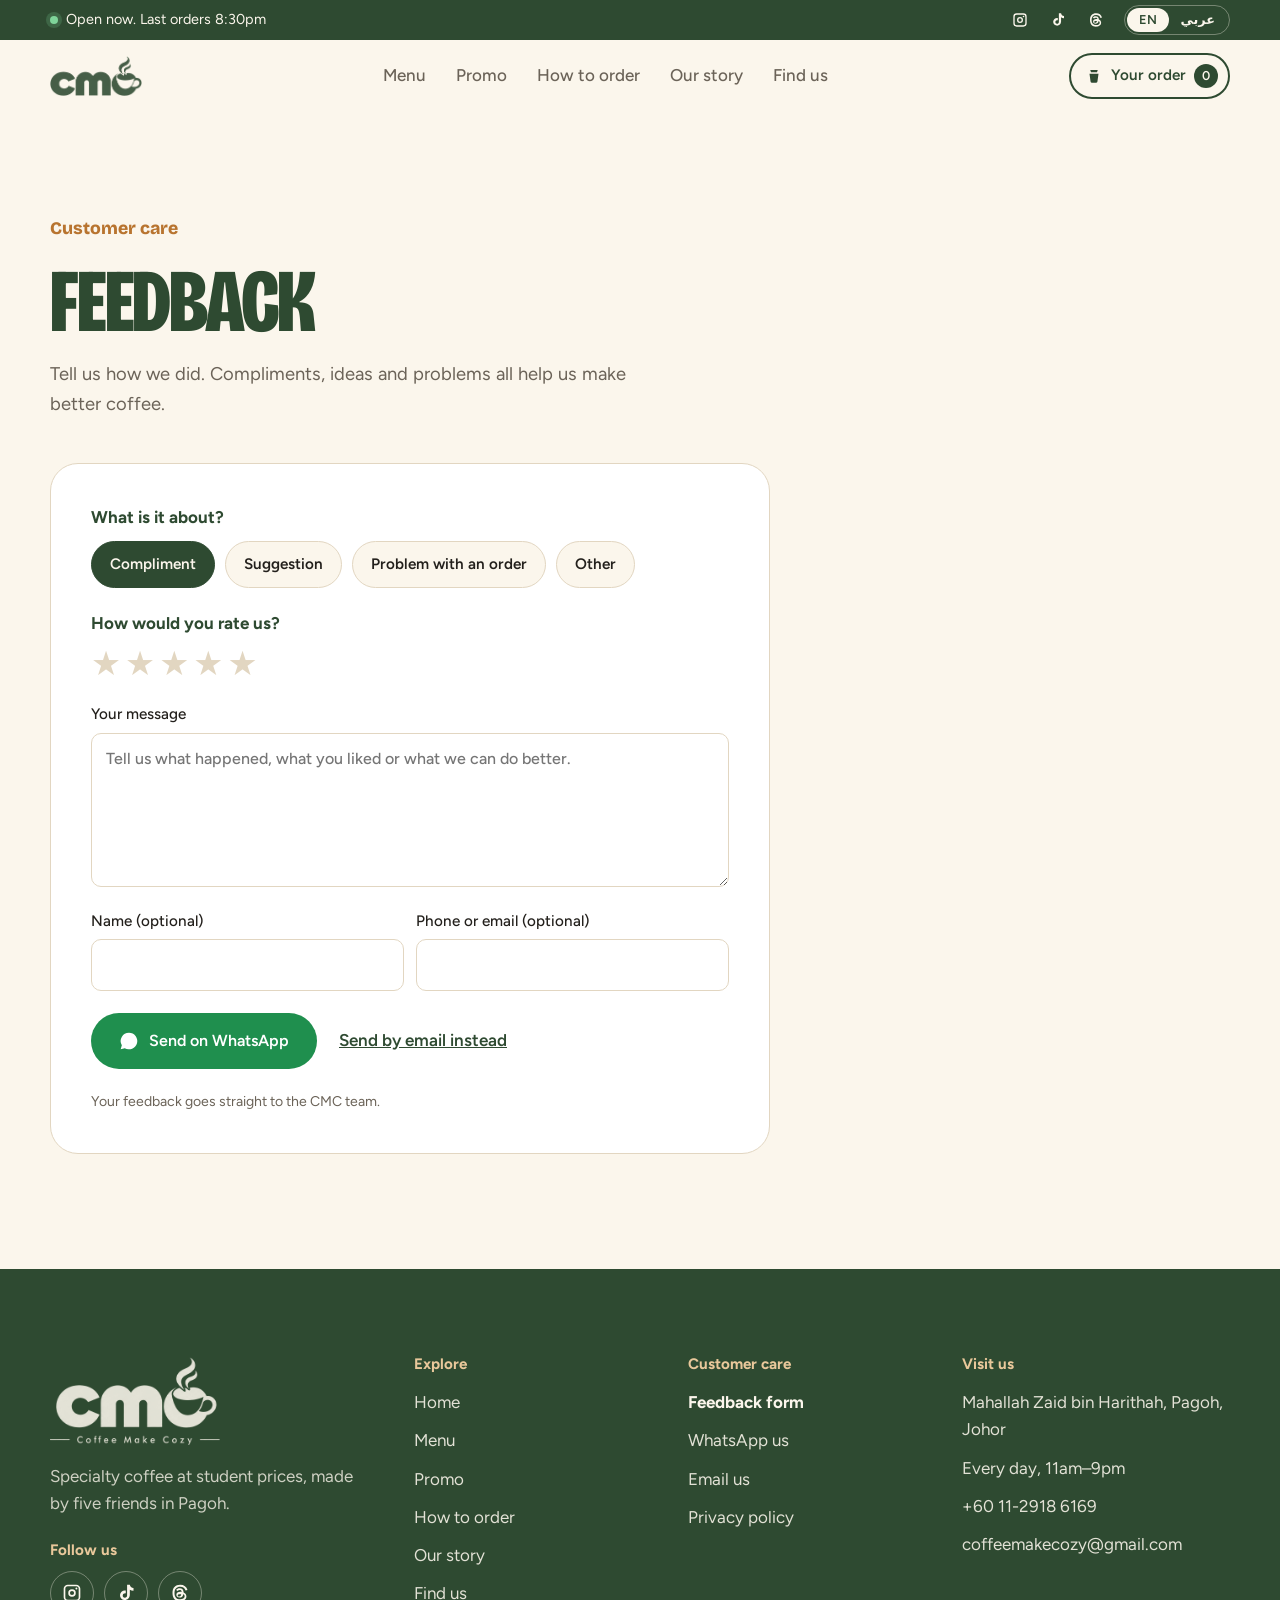
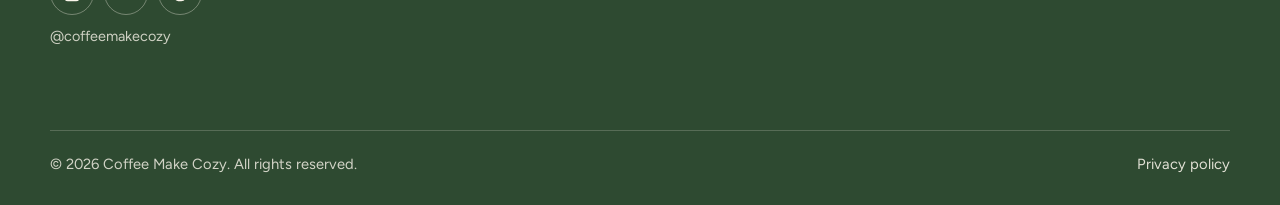
==== feedback.html @ 48cc3724 "English/Arabic site with separate pages and full footer - Languages are now English and Arabic (Mala" ====
<!doctype html>
<html lang="en" class="no-js">
<head>
  <meta charset="utf-8">
  <meta name="viewport" content="width=device-width, initial-scale=1">
  <title>Feedback | Coffee Make Cozy</title>
  <meta name="description" content="Tell Coffee Make Cozy how we did. Compliments, ideas and problems are all welcome.">
  <meta name="theme-color" content="#2E4A31">
  <meta property="og:title" content="Feedback | Coffee Make Cozy">
  <meta property="og:description" content="Tell Coffee Make Cozy how we did. Compliments, ideas and problems are all welcome.">
  <meta property="og:image" content="assets/img/beans-falling-dark.jpg">
  <link rel="icon" href="assets/img/mark-green.png" type="image/png">
  <link rel="preconnect" href="https://fonts.googleapis.com">
  <link rel="preconnect" href="https://fonts.gstatic.com" crossorigin>
  <link href="https://fonts.googleapis.com/css2?family=Bricolage+Grotesque:opsz,wdth,wght@12..96,75..100,500..800&family=Figtree:wght@400;500;600;700&family=IBM+Plex+Sans+Arabic:wght@400;500;600;700&family=Noto+Kufi+Arabic:wght@600;700;800&display=swap" rel="stylesheet">
  <link rel="stylesheet" href="styles.css?v=202611170921">
  <script>
    document.documentElement.classList.replace("no-js", "js");
    try { if (JSON.parse(localStorage.getItem("cmc-lang")) === "ar") { document.documentElement.lang = "ar"; document.documentElement.dir = "rtl"; } } catch (e) {}
  </script>
</head>
<body data-page="feedback" data-title="title.feedback">
  <div id="site-top"></div>

  <main id="main">
    <section class="page-head">
      <div class="wrap">
        <p class="scene-tag"><span data-i18n="fb.tag">Customer care</span></p>
        <h1 class="page-title" data-i18n="fb.title">Feedback</h1>
        <p class="page-sub" data-i18n="fb.sub">Tell us how we did.</p>
      </div>
    </section>
    <section class="feedback">
      <div class="wrap">
        <form class="feedback-form" id="feedback-form" novalidate>
          <fieldset class="opts">
            <legend data-i18n="fb.type">What is it about?</legend>
            <div class="chips">
              <label class="chip"><input type="radio" name="type" value="compliment" checked><span data-i18n="fb.compliment">Compliment</span></label>
              <label class="chip"><input type="radio" name="type" value="suggestion"><span data-i18n="fb.suggestion">Suggestion</span></label>
              <label class="chip"><input type="radio" name="type" value="problem"><span data-i18n="fb.problem">Problem with an order</span></label>
              <label class="chip"><input type="radio" name="type" value="other"><span data-i18n="fb.other">Other</span></label>
            </div>
          </fieldset>
          <fieldset class="opts">
            <legend data-i18n="fb.rating">How would you rate us?</legend>
            <div class="stars" dir="ltr"><label class="star"><input type="radio" name="rating" value="1"><span aria-hidden="true">★</span><span class="sr-only">1 <span data-i18n="fb.stars">stars</span></span></label><label class="star"><input type="radio" name="rating" value="2"><span aria-hidden="true">★</span><span class="sr-only">2 <span data-i18n="fb.stars">stars</span></span></label><label class="star"><input type="radio" name="rating" value="3"><span aria-hidden="true">★</span><span class="sr-only">3 <span data-i18n="fb.stars">stars</span></span></label><label class="star"><input type="radio" name="rating" value="4"><span aria-hidden="true">★</span><span class="sr-only">4 <span data-i18n="fb.stars">stars</span></span></label><label class="star"><input type="radio" name="rating" value="5"><span aria-hidden="true">★</span><span class="sr-only">5 <span data-i18n="fb.stars">stars</span></span></label></div>
          </fieldset>
          <label><span data-i18n="fb.message">Your message</span>
            <textarea name="message" rows="5" required data-i18n-placeholder="fb.messagePh"></textarea>
          </label>
          <div class="field-row">
            <label><span data-i18n="fb.name">Name (optional)</span><input name="fbname" autocomplete="name"></label>
            <label><span data-i18n="fb.contact">Phone or email (optional)</span><input name="fbcontact" autocomplete="email"></label>
          </div>
          <p class="form-error" id="fb-error" role="alert"></p>
          <div class="fb-actions">
            <button type="submit" class="btn btn-wa"><svg viewBox="0 0 24 24" aria-hidden="true"><path d="M12 2a10 10 0 0 0-8.6 15.1L2 22l5-1.3A10 10 0 1 0 12 2z"/></svg><span data-i18n="fb.send">Send on WhatsApp</span></button>
            <a href="mailto:coffeemakecozy@gmail.com" id="fb-email" class="fb-email" data-i18n="fb.email">Send by email instead</a>
          </div>
          <p class="send-note" data-i18n="fb.note">Your feedback goes straight to the CMC team.</p>
        </form>
      </div>
    </section>
  </main>

  <div id="site-bottom"></div>

  <script src="i18n.js?v=202611170921"></script>
  <script src="script.js?v=202611170921"></script>
</body>
</html>
---- styles.css ----
/* Coffee Make Cozy — brand tokens */
:root {
  --forest: #2E4A31;      /* logo green */
  --forest-deep: #1F3322;
  --cream: #FBF6EC;       /* logo background */
  --foam: #F1E6D2;        /* milk foam */
  --espresso: #2A1B12;
  --caramel: #B8742F;     /* honey / caramel accent */
  --caramel-soft: #E9C89B;
  --ink: #23201C;
  --muted: #6B6358;
  --line: #E2D6C1;
  --wa: #1F8F4E;

  --display: "Bricolage Grotesque", "Figtree", system-ui, sans-serif;
  --body: "Figtree", system-ui, -apple-system, sans-serif;

  --wrap: 1180px;
  --r-sm: 10px;
  --r-md: 18px;
  --r-lg: 28px;
}

*, *::before, *::after { box-sizing: border-box; }
html { scroll-behavior: smooth; scroll-padding-top: 88px; -webkit-text-size-adjust: 100%; }
body {
  margin: 0;
  font-family: var(--body);
  font-size: 1.0625rem;
  line-height: 1.6;
  color: var(--ink);
  background: var(--cream);
  -webkit-font-smoothing: antialiased;
}
img { max-width: 100%; display: block; height: auto; }
[hidden] { display: none !important; }
a { color: inherit; }
h1, h2, h3 { font-family: var(--display); line-height: 1.05; margin: 0 0 .5em; letter-spacing: -0.025em; font-weight: 800; }
h1 { font-size: clamp(2.6rem, 6.4vw, 5rem); }
h2 { font-size: clamp(2rem, 4.2vw, 3.2rem); }
h3 { font-size: 1.3rem; font-weight: 700; letter-spacing: -0.01em; }
p { margin: 0 0 1em; }
.wrap { width: min(100% - 32px, var(--wrap)); margin-inline: auto; }
.sr-only { position: absolute; width: 1px; height: 1px; overflow: hidden; clip: rect(0 0 0 0); white-space: nowrap; }
.skip-link { position: absolute; top: 8px; inset-inline-start: 8px; z-index: 200; background: var(--forest); color: var(--cream); padding: 8px 14px; border-radius: 8px; transform: translateY(-300%); }
.skip-link:focus { transform: none; }
:focus-visible { outline: 3px solid var(--caramel); outline-offset: 3px; border-radius: 4px; }

.kicker { font-weight: 600; color: var(--caramel); margin-bottom: .75em; font-size: 1rem; }

/* Buttons */
.btn {
  display: inline-flex; align-items: center; justify-content: center; gap: 10px;
  font: 600 1rem/1 var(--body); text-decoration: none; cursor: pointer;
  padding: 16px 26px; border-radius: 999px; border: 2px solid transparent;
  transition: background-color .15s, color .15s, transform .15s;
}
.btn:active { transform: scale(.98); }
.btn svg { width: 20px; height: 20px; fill: currentColor; flex: none; }
.btn-primary { background: var(--forest); color: var(--cream); }
.btn-primary:hover { background: var(--forest-deep); }
.btn-wa { background: var(--wa); color: #fff; }
.btn-wa:hover { background: #18773F; }
.btn-cream { background: var(--cream); color: var(--forest); }
.btn-cream:hover { background: #fff; }
.btn-block { width: 100%; }

/* Top bar */
.topbar { background: var(--forest); color: var(--cream); font-size: .9rem; }
.topbar-inner { display: flex; justify-content: space-between; align-items: center; min-height: 40px; gap: 12px; }
.status { margin: 0; display: flex; align-items: center; gap: 8px; }
.status-dot { width: 8px; height: 8px; border-radius: 50%; background: var(--caramel-soft); flex: none; }
.status.is-open .status-dot { background: #7FD49A; box-shadow: 0 0 0 4px rgba(127,212,154,.2); }
.topbar-right { display: flex; align-items: center; gap: 14px; }
.social { display: flex; align-items: center; gap: 10px; }
.social a { display: grid; place-items: center; color: inherit; border-radius: 50%; transition: background-color .15s, color .15s; }
.social svg { fill: currentColor; }
.social-sm a { width: 28px; height: 28px; }
.social-sm svg { width: 16px; height: 16px; }
.social-sm a:hover { background: rgba(251,246,236,.15); }
.lang { display: flex; border: 1px solid rgba(251,246,236,.35); border-radius: 999px; padding: 2px; }
.lang button { font: 600 .8rem/1 var(--body); background: none; color: var(--cream); border: 0; padding: 6px 12px; border-radius: 999px; cursor: pointer; }
.lang button[aria-pressed="true"] { background: var(--cream); color: var(--forest); }

/* Header */
.header { position: sticky; top: 0; z-index: 50; background: rgba(251,246,236,.92); backdrop-filter: blur(10px); border-bottom: 1px solid transparent; transition: border-color .2s; }
.header.scrolled { border-color: var(--line); }
.header-inner { display: flex; align-items: center; justify-content: space-between; height: 72px; gap: 20px; }
.brand img { width: 92px; height: auto; }
.nav { display: flex; gap: 30px; }
.nav a { text-decoration: none; font-weight: 500; color: var(--muted); }
.nav a:hover { color: var(--forest); }
.header-actions { display: flex; align-items: center; gap: 8px; }
.cart-btn {
  display: inline-flex; align-items: center; gap: 8px; cursor: pointer;
  font: 600 .95rem/1 var(--body); color: var(--forest); background: transparent;
  border: 2px solid var(--forest); border-radius: 999px; padding: 9px 10px 9px 14px;
}
.cart-btn svg { width: 18px; height: 18px; fill: currentColor; }
.cart-count { background: var(--forest); color: var(--cream); min-width: 24px; height: 24px; border-radius: 999px; display: grid; place-items: center; font-size: .8rem; padding: 0 6px; }
.cart-count.bump { animation: bump .35s ease; }
@keyframes bump { 50% { transform: scale(1.3); } }
.menu-toggle { display: none; width: 44px; height: 44px; border: 0; background: none; cursor: pointer; position: relative; }
.menu-toggle span:not(.sr-only) { position: absolute; left: 11px; right: 11px; height: 2px; background: var(--forest); transition: transform .2s; }
.menu-toggle span:nth-of-type(2) { top: 18px; }
.menu-toggle span:nth-of-type(3) { top: 25px; }
.menu-toggle[aria-expanded="true"] span:nth-of-type(2) { transform: translateY(3.5px) rotate(45deg); }
.menu-toggle[aria-expanded="true"] span:nth-of-type(3) { transform: translateY(-3.5px) rotate(-45deg); }

/* Facts row (scene 3) */
.hero-facts { list-style: none; padding: 0; margin: 0; display: flex; flex-wrap: wrap; gap: 14px 32px; border-top: 1px solid var(--line); padding-top: 22px; }
.hero-facts li { display: flex; flex-direction: column; font-size: .95rem; color: var(--muted); }
.hero-facts strong { font-family: var(--display); font-size: 1.5rem; color: var(--forest); line-height: 1.2; }
.arch { margin: 0; overflow: hidden; border-radius: 999px 999px var(--r-lg) var(--r-lg); background: var(--espresso); }
.arch img { width: 100%; height: 100%; object-fit: cover; }

/* Promotion CTA banner (running text) */
.promo-banner { display: block; background: var(--forest); color: var(--cream); overflow: hidden; padding: 20px 0; text-decoration: none; }
.promo-track { display: flex; width: max-content; animation: slide 34s linear infinite; }
.promo-banner:hover .promo-track, .promo-banner:focus-visible .promo-track { animation-play-state: paused; }
.pb-item { display: inline-flex; align-items: center; gap: 18px; padding-inline-end: 56px; white-space: nowrap; }
.pb-text { font-family: var(--display); font-weight: 700; font-size: clamp(1.3rem, 2.8vw, 2.1rem); letter-spacing: -0.015em; }
.pb-cta { display: inline-flex; align-items: center; gap: 8px; background: var(--caramel-soft); color: var(--espresso); font-weight: 700; font-size: .95rem; padding: 9px 18px; border-radius: 999px; }
.pb-cta::after { content: ""; width: 7px; height: 7px; border-top: 2px solid currentColor; border-right: 2px solid currentColor; transform: rotate(45deg); }
.promo-banner:hover .pb-cta { background: var(--cream); }
@keyframes slide { to { transform: translateX(-50%); } }
[dir="rtl"] .promo-track { animation-name: slide-rtl; }
[dir="rtl"] .pb-cta::after { transform: rotate(-135deg); }
@keyframes slide-rtl { to { transform: translateX(50%); } }

.price-big { font-family: var(--display); font-size: 3rem; font-weight: 800; color: var(--caramel); line-height: 1; }

/* Menu board */
.menu { padding: clamp(72px, 9vw, 120px) 0; background: var(--foam); }
.section-head { margin-bottom: 40px; }
.section-head h2 { color: var(--forest); margin-bottom: .2em; }
.section-head p { color: var(--muted); margin: 0; }
.menu-list { list-style: none; padding: 0; margin: 0; border-top: 2px solid var(--forest); }
.menu-item { display: grid; grid-template-columns: 88px 1fr auto auto; gap: 22px; align-items: center; padding: 20px 0; border-bottom: 1px solid var(--line); }
.menu-thumb { width: 88px; height: 88px; border-radius: 50%; overflow: hidden; background: var(--cream); display: grid; place-items: center; }
.menu-thumb img { width: 100%; height: 100%; object-fit: cover; }
.menu-thumb svg { width: 40px; height: 40px; fill: var(--forest); opacity: .75; }
.menu-item h3 { margin: 0 0 4px; font-size: 1.35rem; display: flex; align-items: center; gap: 10px; flex-wrap: wrap; }
.menu-item p { margin: 0; color: var(--muted); max-width: 56ch; }
.badge { font-family: var(--body); font-size: .75rem; font-weight: 700; letter-spacing: 0; background: var(--forest); color: var(--cream); padding: 4px 10px; border-radius: 999px; }
.menu-price { font-family: var(--display); font-weight: 800; font-size: 1.5rem; color: var(--forest); }
.add-btn { font: 600 .95rem/1 var(--body); background: var(--cream); color: var(--forest); border: 2px solid var(--forest); border-radius: 999px; padding: 11px 18px; cursor: pointer; white-space: nowrap; }
.add-btn:hover { background: var(--forest); color: var(--cream); }
.addons { margin-top: 48px; display: grid; grid-template-columns: auto 1fr; gap: 8px 32px; align-items: baseline; }
.addons h3 { margin: 0; color: var(--forest); }
.addon-list { list-style: none; padding: 0; margin: 0; display: flex; flex-wrap: wrap; gap: 10px; }
.addon-list li { background: var(--cream); border: 1px solid var(--line); border-radius: 999px; padding: 8px 16px; font-weight: 500; }
.addon-list li b { color: var(--caramel); margin-inline-start: 6px; }
.addons-note { grid-column: 2; color: var(--muted); font-size: .95rem; margin: 6px 0 0; }

/* Promo */
.promo { background: var(--forest); color: var(--cream); padding: clamp(64px, 8vw, 104px) 0; }
.promo-inner { display: grid; grid-template-columns: 1.1fr .9fr; gap: 48px; align-items: center; }
.promo h2 { max-width: 16ch; }
.promo p { color: rgba(251,246,236,.82); max-width: 46ch; font-size: 1.1rem; margin-bottom: 28px; }
.promo-cups { display: flex; align-items: center; justify-content: center; gap: clamp(6px, 1.4vw, 14px); flex-wrap: nowrap; }
.cup { position: relative; width: clamp(44px, 6vw, 70px); aspect-ratio: 3 / 4; border: 3px solid var(--cream); border-top-width: 6px; border-radius: 4px 4px 14px 14px; flex: none; }
.cup::after { content: ""; position: absolute; inset: 40% 3px 3px; background: var(--caramel-soft); border-radius: 0 0 10px 10px; }
.cup-free { border-color: var(--caramel-soft); transform: rotate(6deg) scale(1.12); }
.cup-free::after { background: var(--cream); inset: 25% 3px 3px; }
.cup-free em { position: absolute; z-index: 1; left: 50%; top: -34px; transform: translateX(-50%); font-style: normal; font-weight: 700; font-size: .85rem; background: var(--caramel-soft); color: var(--espresso); padding: 3px 9px; border-radius: 999px; white-space: nowrap; }
.plus { font-family: var(--display); font-size: clamp(1.4rem, 3vw, 2rem); font-weight: 700; opacity: .7; }

/* How */
.how { padding: clamp(72px, 9vw, 120px) 0; }
.steps { list-style: none; padding: 0; margin: 0; display: grid; grid-template-columns: repeat(3, 1fr); gap: 28px; counter-reset: step; }
.steps li { counter-increment: step; border-top: 2px solid var(--forest); padding-top: 22px; }
.steps li::before { content: counter(step); display: block; font-family: var(--display); font-weight: 800; font-size: 2.6rem; line-height: 1; color: var(--caramel); margin-bottom: 14px; }
.steps h3 { color: var(--forest); }
.steps p { color: var(--muted); margin: 0; max-width: 34ch; }
.how-note { margin: 40px 0 0; padding: 16px 20px; background: var(--foam); border-radius: var(--r-sm); font-weight: 500; display: inline-block; }

/* Story */
.story { padding: clamp(72px, 9vw, 120px) 0; background: var(--espresso); color: var(--foam); }
.story-grid { display: grid; grid-template-columns: .8fr 1.2fr; gap: clamp(32px, 6vw, 96px); align-items: center; }
.story-arch { aspect-ratio: 3 / 4.4; max-width: 420px; }
.story h2 { color: var(--cream); max-width: 14ch; }
.story p { color: rgba(241,230,210,.82); max-width: 58ch; font-size: 1.1rem; line-height: 1.7; }

/* Review */
.review { padding: clamp(80px, 10vw, 140px) 0; text-align: center; position: relative; overflow: hidden; }
.review-inner { position: relative; }
.review-bean { width: 110px; margin: 0 auto 24px; }
.review figure { margin: 0; }
.review blockquote { margin: 0 auto; font-family: var(--display); font-weight: 700; font-size: clamp(1.9rem, 4.6vw, 3.4rem); line-height: 1.1; letter-spacing: -0.025em; color: var(--forest); max-width: 18ch; }
.review figcaption { margin-top: 20px; font-weight: 600; color: var(--caramel); font-size: 1.1rem; }
.review-ask { margin: 40px 0 0; color: var(--muted); }
.review-ask a { color: var(--forest); font-weight: 600; }

/* Find */
.find { padding: clamp(72px, 9vw, 120px) 0; background: var(--foam); }
.find-grid { display: grid; grid-template-columns: 1.2fr .8fr; gap: clamp(32px, 6vw, 80px); align-items: start; }
.find h2 { color: var(--forest); }
.find-list { margin: 0; display: grid; gap: 0; }
.find-list > div { display: grid; grid-template-columns: 130px 1fr; gap: 16px; padding: 18px 0; border-bottom: 1px solid var(--line); }
.find-list dt { font-weight: 700; color: var(--forest); }
.find-list dd { margin: 0; }
.find-list a { color: var(--forest); font-weight: 600; }
.delivery-card { background: var(--cream); border-radius: var(--r-md); padding: 28px; border: 1px solid var(--line); }
.delivery-card h3 { color: var(--forest); }
.fees { width: 100%; border-collapse: collapse; margin: 8px 0 18px; }
.fees th { text-align: start; font-weight: 500; padding: 12px 0; border-bottom: 1px solid var(--line); }
.fees td { text-align: end; font-family: var(--display); font-weight: 800; font-size: 1.3rem; color: var(--forest); border-bottom: 1px solid var(--line); }
.delivery-card p { color: var(--muted); margin: 0; font-size: .95rem; }

/* Footer */
.footer { background: var(--forest); color: var(--cream); padding: clamp(56px, 7vw, 88px) 0 28px; }
.footer-grid { display: grid; grid-template-columns: 1.4fr 1fr 1fr 1.2fr; gap: clamp(28px, 4vw, 56px); padding-bottom: clamp(36px, 5vw, 56px); }
.footer h3 { font-family: var(--body); font-size: .95rem; font-weight: 700; letter-spacing: 0; color: var(--caramel-soft); margin: 0 0 16px; }
.footer ul { list-style: none; margin: 0; padding: 0; display: grid; gap: 11px; }
.footer a { color: var(--cream); text-decoration: none; opacity: .88; }
.footer a:hover { opacity: 1; text-decoration: underline; text-underline-offset: 3px; }
.footer-brand img { width: 170px; margin-bottom: 18px; }
.footer-brand > p { color: rgba(251,246,236,.78); max-width: 32ch; margin-bottom: 26px; }
.footer-brand h3 { margin-bottom: 12px; }
.footer .footer-strong { font-weight: 700; opacity: 1; }
.footer-contact li { color: rgba(251,246,236,.88); }
.social-lg { gap: 10px; }
.social-lg a { width: 44px; height: 44px; border: 1px solid rgba(251,246,236,.35); opacity: 1; }
.social-lg a:hover { background: var(--cream); color: var(--forest); text-decoration: none; }
.social-lg svg { width: 20px; height: 20px; }
.handle { margin: 10px 0 0; font-size: .9rem; color: rgba(251,246,236,.7); }
[dir="rtl"] .handle { text-align: right; }
.footer-row { display: flex; justify-content: space-between; flex-wrap: wrap; gap: 12px 24px; border-top: 1px solid rgba(251,246,236,.2); padding-top: 22px; font-size: .92rem; }
.footer-row p { margin: 0; opacity: .8; }

/* Floating order button (mobile) */
.fab {
  position: fixed; z-index: 60; left: 16px; right: 16px; bottom: 16px;
  display: none; justify-content: space-between; align-items: center;
  background: var(--forest); color: var(--cream); border: 0; border-radius: 999px;
  padding: 16px 24px; font: 600 1rem/1 var(--body); cursor: pointer;
  box-shadow: 0 14px 30px -10px rgba(31,51,34,.6);
}
.fab-total { font-family: var(--display); font-weight: 800; font-size: 1.1rem; }

/* Dialogs */
dialog { border: 0; padding: 0; color: var(--ink); background: var(--cream); max-height: 100dvh; }
dialog::backdrop { background: rgba(31,27,22,.55); }
.sheet { width: min(100% - 32px, 460px); border-radius: var(--r-lg); }
.sheet-body, .drawer-body { padding: 26px; }
.sheet-head { display: flex; justify-content: space-between; align-items: center; gap: 16px; margin-bottom: 8px; }
.sheet-head h2 { font-size: 1.6rem; margin: 0; color: var(--forest); }
.icon-btn { width: 40px; height: 40px; border-radius: 50%; border: 0; background: var(--foam); font-size: 1.5rem; line-height: 1; cursor: pointer; color: var(--ink); flex: none; }
.item-desc { color: var(--muted); }
.opts { border: 0; padding: 0; margin: 22px 0 0; display: grid; gap: 10px; }
.opts legend { font-weight: 700; margin-bottom: 10px; color: var(--forest); padding: 0; }
.choice { display: grid; grid-template-columns: auto 1fr auto; align-items: center; gap: 12px; padding: 14px 16px; border: 1.5px solid var(--line); border-radius: var(--r-sm); background: #fff; cursor: pointer; }
.choice:has(input:checked) { border-color: var(--forest); background: #F4F8F1; }
.choice input { accent-color: var(--forest); width: 18px; height: 18px; margin: 0; }
.choice span { display: grid; }
.choice small { color: var(--muted); }
.choice em { font-style: normal; font-weight: 700; color: var(--forest); }
.qty-row { display: flex; justify-content: space-between; align-items: center; margin: 22px 0; font-weight: 700; color: var(--forest); }
.qty { display: inline-flex; align-items: center; border: 1.5px solid var(--line); border-radius: 999px; background: #fff; }
.qty button { width: 40px; height: 40px; border: 0; background: none; font-size: 1.3rem; cursor: pointer; color: var(--forest); border-radius: 50%; }
.qty output { min-width: 28px; text-align: center; font-weight: 700; }
.qty-sm button { width: 32px; height: 32px; font-size: 1.1rem; }

/* Cart drawer */
.drawer { margin: 0; margin-inline-start: auto; height: 100dvh; width: min(100%, 460px); border-start-start-radius: var(--r-lg); border-end-start-radius: var(--r-lg); }
[dir="rtl"] .drawer[open] { animation-name: drawer-in-rtl; }
@keyframes drawer-in-rtl { from { transform: translateX(-40px); opacity: 0; } }
.drawer[open] { animation: drawer-in .25s ease-out; }
@keyframes drawer-in { from { transform: translateX(40px); opacity: 0; } }
.cart-empty { text-align: center; padding: 40px 0; color: var(--muted); }
.cart-lines { list-style: none; padding: 0; margin: 12px 0 0; }
.cart-line { display: grid; grid-template-columns: 1fr auto; gap: 6px 12px; padding: 16px 0; border-bottom: 1px solid var(--line); }
.cart-line h3 { font-family: var(--body); font-size: 1rem; font-weight: 700; margin: 0; letter-spacing: 0; }
.cart-line small { color: var(--muted); grid-column: 1; }
.cart-line .line-price { font-weight: 700; text-align: end; }
.cart-line .line-controls { grid-column: 1 / -1; display: flex; justify-content: space-between; align-items: center; }
.cart-line.free { background: #F4F8F1; border-radius: var(--r-sm); padding: 14px; border: 1px dashed var(--forest); margin-top: 10px; }
.cart-line.free .line-price { color: var(--forest); }
.remove-btn { background: none; border: 0; color: var(--muted); text-decoration: underline; cursor: pointer; font: inherit; font-size: .9rem; }
.promo-hint { font-size: .92rem; color: var(--caramel); font-weight: 600; margin: 12px 0 0; min-height: 0; }
.promo-hint:empty { display: none; }
label { display: grid; gap: 6px; font-weight: 500; font-size: .95rem; }
input:not([type="radio"]):not([type="checkbox"]), select, textarea {
  font: inherit; font-size: 1rem; padding: 12px 14px; border: 1.5px solid var(--line); border-radius: var(--r-sm); background: #fff; color: var(--ink); width: 100%;
}
input:focus, select:focus, textarea:focus { border-color: var(--forest); outline: none; box-shadow: 0 0 0 3px rgba(46,74,49,.18); }
.invalid { border-color: #B3412B !important; }
.field-row { display: grid; grid-template-columns: 1fr 1fr; gap: 12px; }
.pay-box { margin-top: 22px; padding: 16px; background: var(--foam); border-radius: var(--r-sm); }
.pay-box { text-align: center; }
.pay-box p { margin: 10px 0 0; color: var(--muted); font-size: .95rem; }
.qr-save { display: inline-block; margin-top: 12px; font-weight: 600; color: var(--forest); }
.qr { width: 220px; height: 220px; object-fit: contain; margin: 0 auto; background: #fff; border-radius: var(--r-sm); padding: 8px; }
.totals { margin: 22px 0 16px; display: grid; gap: 6px; }
.totals div { display: flex; justify-content: space-between; }
.totals dt, .totals dd { margin: 0; }
.totals .grand { font-family: var(--display); font-weight: 800; font-size: 1.4rem; color: var(--forest); padding-top: 10px; border-top: 2px solid var(--forest); margin-top: 6px; }
.form-error { color: #B3412B; font-weight: 600; margin: 0 0 10px; }
.form-error:empty { display: none; }
.send-note { text-align: center; color: var(--muted); font-size: .88rem; margin: 12px 0 0; }

.toast { position: fixed; z-index: 300; left: 50%; bottom: 90px; transform: translate(-50%, 20px); opacity: 0; pointer-events: none; background: var(--espresso); color: var(--cream); padding: 12px 20px; border-radius: 999px; font-weight: 600; transition: opacity .2s, transform .2s; white-space: nowrap; }
.toast.show { opacity: 1; transform: translate(-50%, 0); }

@media (prefers-reduced-motion: reduce) {
  html { scroll-behavior: auto; }
  .promo-track { animation: none; }
  .drawer[open], .cart-count.bump { animation: none; }
}

/* Responsive */
@media (max-width: 960px) {
  .promo-inner, .story-grid, .find-grid { grid-template-columns: 1fr; }
  .story-arch { max-width: 320px; }
  .promo-cups { justify-content: flex-start; margin-top: 24px; }
}
@media (max-width: 820px) {
  .menu-toggle { display: block; }
  .nav { position: absolute; top: 72px; left: 0; right: 0; flex-direction: column; gap: 0; background: var(--cream); border-bottom: 1px solid var(--line); padding: 4px 16px 16px; display: none; }
  .nav.open { display: flex; }
  .nav a { padding: 14px 0; border-bottom: 1px solid var(--line); font-size: 1.1rem; }
  .cart-btn [data-i18n="cart.button"] { display: none; }
  .steps { grid-template-columns: 1fr; }
  .fab:not([hidden]) { display: flex; }
  body.has-fab { padding-bottom: 80px; }
}
@media (max-width: 600px) {
  body { font-size: 1rem; }
  .menu-item { grid-template-columns: 64px 1fr auto; gap: 6px 14px; }
  .menu-thumb { width: 64px; height: 64px; grid-row: span 2; }
  .menu-price { grid-column: 3; grid-row: 1; font-size: 1.25rem; }
  .menu-item .add-btn { grid-column: 2 / 4; grid-row: 2; justify-self: start; padding: 9px 16px; margin-top: 6px; }
  .menu-item > div:not(.menu-thumb) { grid-column: 2; grid-row: 1; }
  .menu-thumb { grid-column: 1; grid-row: 1 / 3; align-self: start; }
  .addons { grid-template-columns: 1fr; }
  .addons-note { grid-column: 1; }
  .find-list > div { grid-template-columns: 1fr; gap: 4px; }
  .price-big { font-size: 2.4rem; }
  .drawer { width: 100%; border-radius: 0; }
  .sheet-body, .drawer-body { padding: 20px 16px; }
  .field-row { grid-template-columns: 1fr; }
  .status { font-size: .82rem; }
}

/* ---------- Motion ---------- */

.review-bean { animation: bean-bob 5s ease-in-out infinite; }
@keyframes bean-bob { 50% { transform: translateY(-8px) rotate(-3deg); } }

/* Gentle scroll reveals (only when JS runs) */
.js .reveal { opacity: 0; transform: translateY(22px); transition: opacity .8s ease, transform .8s cubic-bezier(.2,.7,.2,1); }
.js .reveal.in { opacity: 1; transform: none; }
.js .reveal-stagger > * { opacity: 0; transform: translateY(18px); transition: opacity .7s ease, transform .7s cubic-bezier(.2,.7,.2,1); transition-delay: calc(var(--i, 0) * 90ms); }
.js .reveal-stagger.in > * { opacity: 1; transform: none; }

@media (prefers-reduced-motion: reduce) {
  .review-bean { animation: none; }
  .js .reveal, .js .reveal-stagger > * { opacity: 1; transform: none; transition: none; }
}

/* =========================================================
   STORY — three scroll-driven scenes
   Without JS (or with reduced motion) the scenes simply stack.
   ========================================================= */
:root { --hdr: 72px; }
.cmc-story { position: relative; background: var(--cream); }
.story-stage { position: relative; }
.scene { position: relative; min-height: calc(100svh - var(--hdr)); overflow: hidden; display: flex; align-items: center; }

.scene-tag { display: flex; align-items: baseline; gap: 10px; font-weight: 600; font-size: .95rem; margin: 0 0 18px; color: var(--caramel); }
.scene-tag span:first-child { font-family: var(--display); font-weight: 800; font-size: 1.1rem; }
.line { display: block; overflow: hidden; padding-bottom: .04em; }
.line > span { display: block; }
.condensed { font-stretch: 75%; }

/* ---------- Scene 01 ---------- */
.scene-1 { background: var(--espresso); color: var(--cream); justify-content: center; text-align: center; }
.s1-bg { position: absolute; inset: 0; }
.s1-bg img { width: 100%; height: 100%; object-fit: cover; filter: brightness(.55) saturate(.9); transform-origin: 50% 55%; }
.s1-bg::after { content: ""; position: absolute; inset: 0; background: radial-gradient(ellipse at 50% 55%, transparent 20%, rgba(20,12,8,.75) 85%); }
.s1-beans { position: absolute; inset: 0; pointer-events: none; overflow: hidden; }
.s1-beans img { position: absolute; top: 0; left: 0; will-change: transform; }
.s1-content { position: relative; z-index: 2; padding: 40px 16px; display: flex; flex-direction: column; align-items: center; transform-origin: 50% 50%; }
.scene-1 .scene-tag { color: var(--caramel-soft); justify-content: center; }
.s1-logo { width: min(300px, 62vw); margin: 0 auto 26px; }
.s1-title { font-stretch: 75%; font-weight: 800; text-transform: uppercase; font-size: clamp(3rem, 10.5vw, 9.5rem); line-height: .9; letter-spacing: -0.02em; margin: 0; color: var(--cream); }
.s1-cue { margin: 40px 0 0; display: flex; flex-direction: column; align-items: center; gap: 10px; font-size: .9rem; color: rgba(251,246,236,.75); }
.s1-cue i { width: 1px; height: 46px; background: linear-gradient(var(--cream), transparent); animation: cue 2s ease-in-out infinite; transform-origin: top; }
@keyframes cue { 0% { transform: scaleY(0); } 50% { transform: scaleY(1); } 100% { transform: scaleY(1); opacity: 0; } }

/* ---------- Scene 02 ---------- */
.scene-2 { background: var(--cream); }
.s2-photo { position: absolute; inset: 0; z-index: 3; display: none; }
.s2-photo img { width: 100%; height: 100%; object-fit: cover; }
.s2-grid { position: relative; width: min(100% - 32px, 1280px); display: grid; grid-template-columns: 1.1fr .9fr .8fr; gap: clamp(20px, 3vw, 48px); align-items: center; padding: 40px 0; }
.s2-title { font-stretch: 75%; font-weight: 800; text-transform: uppercase; font-size: clamp(2.8rem, 6.6vw, 6.4rem); line-height: .9; color: var(--forest); margin: 0; display: grid; }
.s2-t1, .s2-t2 { grid-area: 1 / 1; }
.s2-t2 { color: var(--espresso); }
.s2-glass { position: relative; justify-self: center; width: min(100%, 250px, 26svh); aspect-ratio: 492 / 706; margin-top: max(150px, 24svh); }
.s2-glass > img { position: absolute; left: 0; top: 0; width: 100%; height: 100%; }
.s2-glass .glass-ghost { opacity: .9; }
.glass-fill { --fill: 1; -webkit-mask-image: linear-gradient(to top, #000 calc(var(--fill) * 100%), transparent calc(var(--fill) * 100% + 5%)); mask-image: linear-gradient(to top, #000 calc(var(--fill) * 100%), transparent calc(var(--fill) * 100% + 5%)); }
/* real espresso pour (portafilter + double stream) above the glass */
.s2-glass::after { content: ""; position: absolute; z-index: -1; left: 8%; right: 8%; bottom: -3%; height: 7%; border-radius: 50%; background: radial-gradient(closest-side, rgba(42,27,18,.22), transparent); }
/* real coffee pour from a glass carafe; the stream lands in the cup, the carafe's cropped top fades out */
.s2-glass > .s2-pour { z-index: 2; top: auto; bottom: 72%; left: 36.7%; width: 130%; height: auto; opacity: 0; transform-origin: 70% 20%;
  -webkit-mask-image: linear-gradient(to bottom, transparent 0, #000 7%); mask-image: linear-gradient(to bottom, transparent 0, #000 7%); }
/* Ice falls into the cup: visible only inside the cup's outline (and the column above it) */
.ice-wrap { position: absolute; z-index: 2; left: 0; right: 0; top: -260%; height: 360%; pointer-events: none;
  clip-path: polygon(0 0, 100% 0, 100% 75.4%, 86.5% 98.3%, 13.5% 98.3%, 0 75.4%); }
.ice-box { position: absolute; left: 0; right: 0; bottom: 0; height: 27.78%; }
.ice-box .ice { position: absolute; height: auto; opacity: 0; filter: drop-shadow(0 4px 6px rgba(60,90,110,.25)) saturate(.85); }
.ice-box .ice:nth-child(1) { left: 14%; top: 66%; width: 36%; }
.ice-box .ice:nth-child(2) { left: 48%; top: 64%; width: 36%; }
.ice-box .ice:nth-child(3) { left: 28%; top: 50%; width: 38%; }
.ice-box .ice:nth-child(4) { left: 54%; top: 44%; width: 34%; }
.ice-box .ice:nth-child(5) { left: 10%; top: 36%; width: 36%; transform: scaleX(-1); }
.ice-box .ice:nth-child(6) { left: 34%; top: 20%; width: 44%; }
.ice-box .ice:nth-child(7) { left: 56%; top: 13%; width: 34%; }
.s2-glass > .glass-fill { z-index: 1; }
.s2-glass > .glass-ghost { z-index: 3; }
.s2-glass > .s2-pour { z-index: 4; }
.s2-steps { list-style: none; margin: 0; padding: 0; display: grid; gap: 22px; counter-reset: s2; }
.s2-steps li { counter-increment: s2; display: grid; grid-template-columns: auto 1fr; column-gap: 14px; padding-left: 0; color: var(--muted); transition: color .3s; }
.s2-steps li::before { content: counter(s2, decimal-leading-zero); grid-row: span 2; font-family: var(--display); font-weight: 800; color: var(--line); font-size: 1.2rem; line-height: 1.3; transition: color .3s; }
.s2-steps b { font-family: var(--display); font-size: 1.35rem; color: var(--ink); opacity: .45; transition: opacity .3s; }
.s2-steps span { font-size: .95rem; max-width: 30ch; }
.s2-steps li.on b { opacity: 1; color: var(--forest); }
.s2-steps li.on::before { color: var(--caramel); }

/* ---------- Scene 03 ---------- */
.scene-3 { background: var(--foam); }
.s3-grid { position: relative; z-index: 2; display: grid; grid-template-columns: 1fr 1fr; align-items: center; padding: 40px 0; }
.s3-copy { max-width: 560px; }
.s3-title { font-stretch: 75%; font-weight: 800; text-transform: uppercase; font-size: clamp(2.8rem, 6vw, 5.6rem); line-height: .9; color: var(--forest); margin: 0 0 18px; }
.s3-desc { color: var(--muted); font-size: 1.1rem; max-width: 44ch; }
.s3-buy { display: flex; align-items: center; gap: 22px; margin: 22px 0; }
.s3-cta { display: flex; flex-wrap: wrap; gap: 12px; margin-bottom: 30px; }
.btn-ghost { background: transparent; color: var(--forest); border-color: var(--forest); }
.btn-ghost:hover { background: var(--forest); color: var(--cream); }
.s3-cup { position: absolute; z-index: 1; left: 50%; top: 50%; width: clamp(190px, 22vw, 310px); transform: translate(-50%, -50%); pointer-events: none; }
.s3-cup img { width: 100%; filter: drop-shadow(0 34px 30px rgba(42,27,18,.28)) drop-shadow(0 6px 8px rgba(42,27,18,.18)); }
/* static (no JS) placement: cup sits in the right column */
html:not(.story-on) .s3-cup { left: 75%; }
html:not(.story-on) .s2-t1, html:not(.story-on) .s1-cue { display: none; }

/* ---------- Animated mode (GSAP running) ---------- */
.story-on .story-stage { height: calc(100svh - var(--hdr)); overflow: hidden; }
.story-on .scene { position: absolute; inset: 0; min-height: 0; }
.story-on .s2-photo { display: block; }

@media (max-width: 960px) {
  .s2-grid { grid-template-columns: 1fr; grid-template-rows: auto 1fr auto; justify-items: center; text-align: center; gap: 18px; padding: 24px 0; height: 100%; }
  .scene-2 .scene-tag { justify-content: center; }
  .s2-title { font-size: clamp(2.4rem, 11vw, 4rem); }
  .s2-glass { width: auto; height: min(30svh, 270px); margin-top: 14svh; }
  .s2-steps { grid-template-columns: repeat(3, 1fr); gap: 10px; text-align: start; }
  .ice-wrap { top: -60%; height: 160%; clip-path: polygon(0 0, 100% 0, 100% 43.75%, 86.5% 96.25%, 13.5% 96.25%, 0 43.75%); }
  .ice-box { height: 62.5%; }
  .s2-steps span { display: none; }
  .s2-steps b { font-size: 1.05rem; }
  .s2-steps li::before { font-size: .95rem; }
  .s3-grid { grid-template-columns: 1fr; align-content: end; height: 100%; padding: 20px 0 24px; }
  .s3-copy { max-width: none; }
  .s3-title { font-size: clamp(2.3rem, 10vw, 3.6rem); margin-bottom: 10px; }
  .s3-desc { font-size: 1rem; margin-bottom: .5em; }
  .s3-buy { margin: 12px 0; }
  .s3-cta { margin-bottom: 0; }
  .s3-cta .btn { padding: 14px 20px; }
  .scene-3 .hero-facts { display: none; }
  html:not(.story-on) .scene-3 { flex-direction: column; }
  html:not(.story-on) .s3-cup { position: relative; left: auto; top: auto; transform: none; margin: 30px auto 0; width: 200px; }
}
@media (max-width: 600px) {
  .s3-buy .price-big { font-size: 2.2rem; }
  .s3-desc { display: -webkit-box; -webkit-line-clamp: 3; -webkit-box-orient: vertical; overflow: hidden; }
}

/* =========================================================
   INNER PAGES
   ========================================================= */
.page-head { padding: clamp(56px, 8vw, 104px) 0 clamp(28px, 4vw, 44px); }
.page-title { font-stretch: 75%; font-weight: 800; text-transform: uppercase; font-size: clamp(2.8rem, 7vw, 6rem); line-height: .9; color: var(--forest); margin: 0 0 18px; }
.page-sub { color: var(--muted); font-size: 1.15rem; max-width: 52ch; margin: 0; }
.page-head + .promo-banner { margin-bottom: 0; }
.menu-more { margin: 36px 0 0; }
.menu-more a { color: var(--forest); font-weight: 700; }

.promo-page .page-title { color: var(--cream); }
.promo-page .scene-tag { color: var(--caramel-soft); }
.promo-visual { position: relative; justify-self: center; width: min(100%, 300px); }
.promo-visual img { width: 100%; filter: drop-shadow(0 30px 30px rgba(0,0,0,.35)); }
.promo-free { position: absolute; top: 6%; inset-inline-end: -6%; background: var(--caramel-soft); color: var(--espresso); font-weight: 800; font-size: 1.1rem; padding: 10px 18px; border-radius: 999px; transform: rotate(8deg); }
.promo-terms-wrap { padding: clamp(64px, 8vw, 104px) 0; }
.promo-terms-wrap h2 { color: var(--forest); margin-bottom: 32px; }
.promo-terms li p { color: var(--ink); font-size: 1.1rem; max-width: 30ch; }

.pay-cards h2 { color: var(--forest); }
.pay-card { background: var(--cream); border: 1px solid var(--line); border-radius: var(--r-md); padding: 22px 24px; margin-bottom: 14px; }
.pay-card h3 { margin: 0 0 6px; color: var(--forest); }
.pay-card p { margin: 0; color: var(--muted); }
.pay-cards .btn { margin-top: 14px; }

.story-page .page-title { color: var(--cream); }
.story-page .scene-tag { color: var(--caramel-soft); }

/* Feedback */
.feedback { padding: 0 0 clamp(72px, 9vw, 120px); }
.feedback-form { max-width: 720px; display: grid; gap: 22px; background: #fff; border: 1px solid var(--line); border-radius: var(--r-lg); padding: clamp(22px, 4vw, 40px); }
.feedback-form .opts { margin: 0; }
.chips { display: flex; flex-wrap: wrap; gap: 10px; }
.chip { display: inline-flex; cursor: pointer; }
.chip input { position: absolute; opacity: 0; pointer-events: none; }
.chip span { padding: 10px 18px; border: 1.5px solid var(--line); border-radius: 999px; font-weight: 600; background: var(--cream); transition: background-color .15s, border-color .15s, color .15s; }
.chip input:checked + span { background: var(--forest); border-color: var(--forest); color: var(--cream); }
.chip input:focus-visible + span { outline: 3px solid var(--caramel); outline-offset: 2px; }
.stars { display: flex; gap: 4px; justify-content: flex-start; }
[dir="rtl"] .stars { justify-content: flex-end; }
.star { cursor: pointer; display: inline-flex; }
.star input { position: absolute; opacity: 0; pointer-events: none; }
.star span[aria-hidden] { font-size: 2.1rem; line-height: 1; color: var(--line); transition: color .12s, transform .12s; }
.stars:has(.star:hover) .star span[aria-hidden] { color: var(--caramel-soft); }
.stars .star:hover ~ .star span[aria-hidden] { color: var(--line); }
.stars:has(input:checked) .star span[aria-hidden] { color: var(--caramel); }
.stars .star:has(input:checked) ~ .star span[aria-hidden] { color: var(--line); }
.star input:focus-visible + span { outline: 3px solid var(--caramel); outline-offset: 2px; border-radius: 4px; }
.fb-actions { display: flex; flex-wrap: wrap; align-items: center; gap: 14px 22px; }
.fb-email { color: var(--forest); font-weight: 600; }
.feedback-form .send-note { text-align: start; margin: 0; }

/* Privacy */
.legal-wrap { padding: 0 0 clamp(72px, 9vw, 120px); }
.legal { max-width: 70ch; }
.legal-date { color: var(--muted); font-size: .95rem; }
.legal h2 { font-size: 1.4rem; color: var(--forest); margin: 34px 0 10px; letter-spacing: -0.01em; }
.legal ul { padding-inline-start: 1.2em; }
.legal li { margin-bottom: 8px; }
.legal a { color: var(--forest); font-weight: 600; }
html[lang="en"] [data-only="ar"], html[lang="ar"] [data-only="en"] { display: none; }

@media (max-width: 960px) {
  .footer-grid { grid-template-columns: 1fr 1fr; }
  .footer-brand { grid-column: 1 / -1; }
  .promo-visual { width: 220px; margin-top: 10px; }
}
@media (max-width: 600px) {
  .footer-grid { grid-template-columns: 1fr; }
  .topbar-right .social-sm { display: none; }
  .pb-item { gap: 12px; padding-inline-end: 36px; }
}

/* =========================================================
   ARABIC (right-to-left)
   ========================================================= */
[dir="rtl"] {
  --display: "Noto Kufi Arabic", "IBM Plex Sans Arabic", "Bricolage Grotesque", sans-serif;
  --body: "IBM Plex Sans Arabic", "Figtree", system-ui, sans-serif;
}
[dir="rtl"] body { line-height: 1.75; }
[dir="rtl"] * { letter-spacing: 0 !important; }        /* letter-spacing breaks Arabic joining */
[dir="rtl"] h1, [dir="rtl"] h2, [dir="rtl"] h3 { line-height: 1.35; }
[dir="rtl"] .s1-title, [dir="rtl"] .s2-title, [dir="rtl"] .page-title { font-stretch: normal; text-transform: none; line-height: 1.3; font-weight: 800; }
[dir="rtl"] .s1-title { font-size: clamp(2.6rem, 8vw, 7rem); }
[dir="rtl"] .s2-title { font-size: clamp(2.2rem, 5vw, 4.6rem); }
[dir="rtl"] .page-title { font-size: clamp(2.3rem, 5.5vw, 4.6rem); }
[dir="rtl"] .s3-title { font-family: "Bricolage Grotesque", sans-serif; text-align: right; line-height: .95; }   /* drink name stays English */
[dir="rtl"] .scene-tag span:first-child { font-family: "Bricolage Grotesque", sans-serif; }
[dir="rtl"] .line { padding-bottom: .12em; }
[dir="rtl"] .pb-text { font-weight: 700; }
[dir="rtl"] .menu-price, [dir="rtl"] .price-big, [dir="rtl"] .hero-facts strong, [dir="rtl"] .fees td, [dir="rtl"] .totals .grand dd, [dir="rtl"] .fab-total { font-family: "Bricolage Grotesque", sans-serif; }
[dir="rtl"] .menu-item h3 [dir="ltr"], [dir="rtl"] #item-title, [dir="rtl"] .cart-line h3 { font-family: "Bricolage Grotesque", "Figtree", sans-serif; }
[dir="rtl"] #item-title, [dir="rtl"] .cart-line h3 { text-align: right; }
[dir="rtl"] .s2-steps li::before { font-family: "Bricolage Grotesque", sans-serif; }
[dir="rtl"] .steps li::before { font-family: "Bricolage Grotesque", sans-serif; }
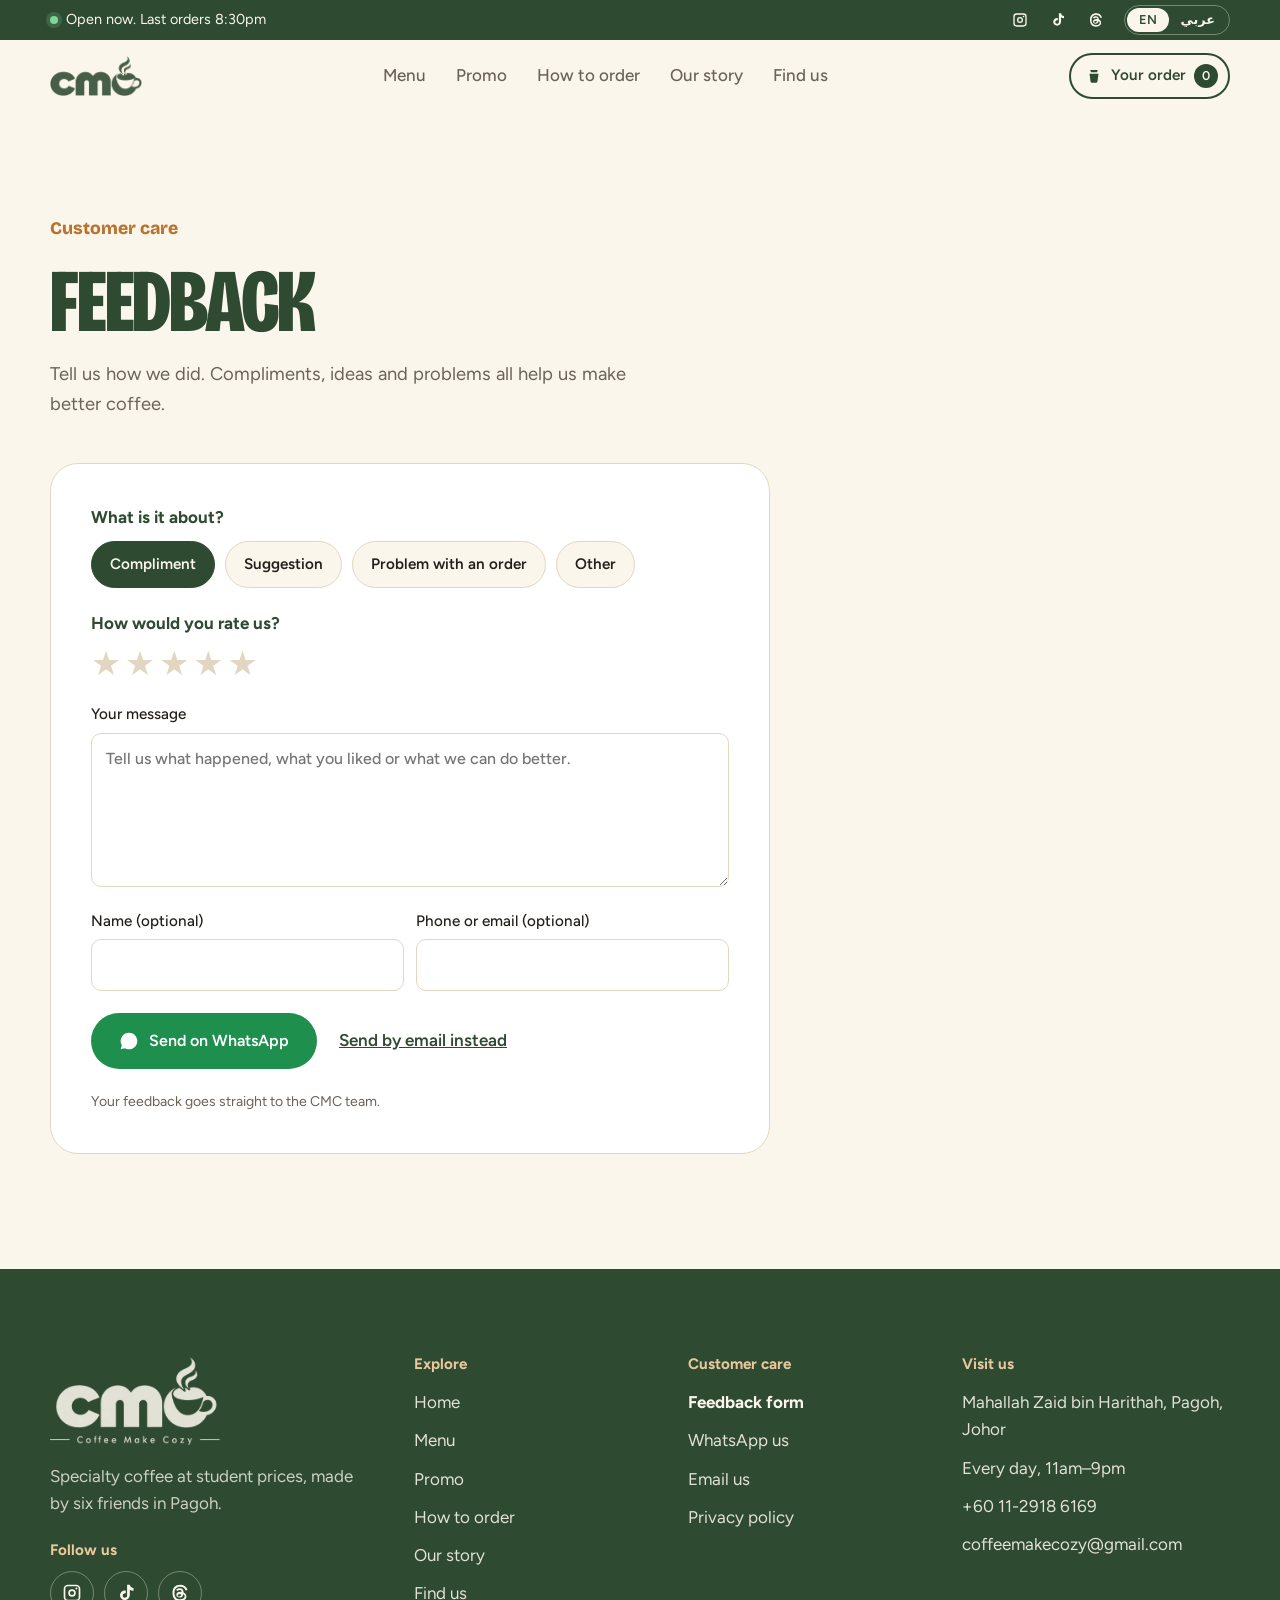
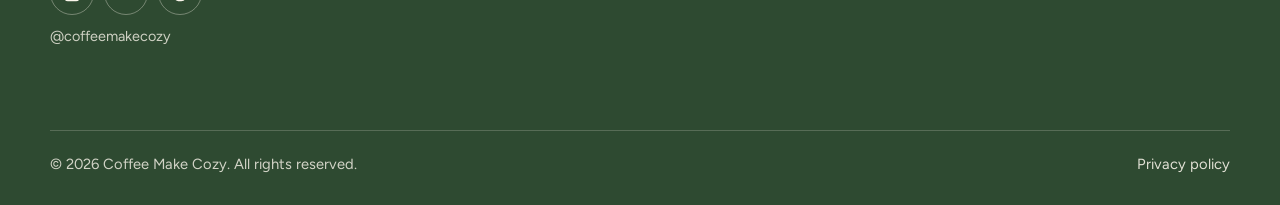
==== commit 7a6754bc: "Six friends; Arabic spelling of Pagoh is باجوه Co-Authored-By: Claude Opus 5.5 <noreply@anthropic.co" ====
--- a/feedback.html
+++ b/feedback.html
@@ -13,7 +13,7 @@
   <link rel="preconnect" href="https://fonts.googleapis.com">
   <link rel="preconnect" href="https://fonts.gstatic.com" crossorigin>
   <link href="https://fonts.googleapis.com/css2?family=Bricolage+Grotesque:opsz,wdth,wght@12..96,75..100,500..800&family=Figtree:wght@400;500;600;700&family=IBM+Plex+Sans+Arabic:wght@400;500;600;700&family=Noto+Kufi+Arabic:wght@600;700;800&display=swap" rel="stylesheet">
-  <link rel="stylesheet" href="styles.css?v=202611170921">
+  <link rel="stylesheet" href="styles.css?v=202611171438">
   <script>
     document.documentElement.classList.replace("no-js", "js");
     try { if (JSON.parse(localStorage.getItem("cmc-lang")) === "ar") { document.documentElement.lang = "ar"; document.documentElement.dir = "rtl"; } } catch (e) {}
@@ -66,7 +66,7 @@
 
   <div id="site-bottom"></div>
 
-  <script src="i18n.js?v=202611170921"></script>
-  <script src="script.js?v=202611170921"></script>
+  <script src="i18n.js?v=202611171438"></script>
+  <script src="script.js?v=202611171438"></script>
 </body>
 </html>
